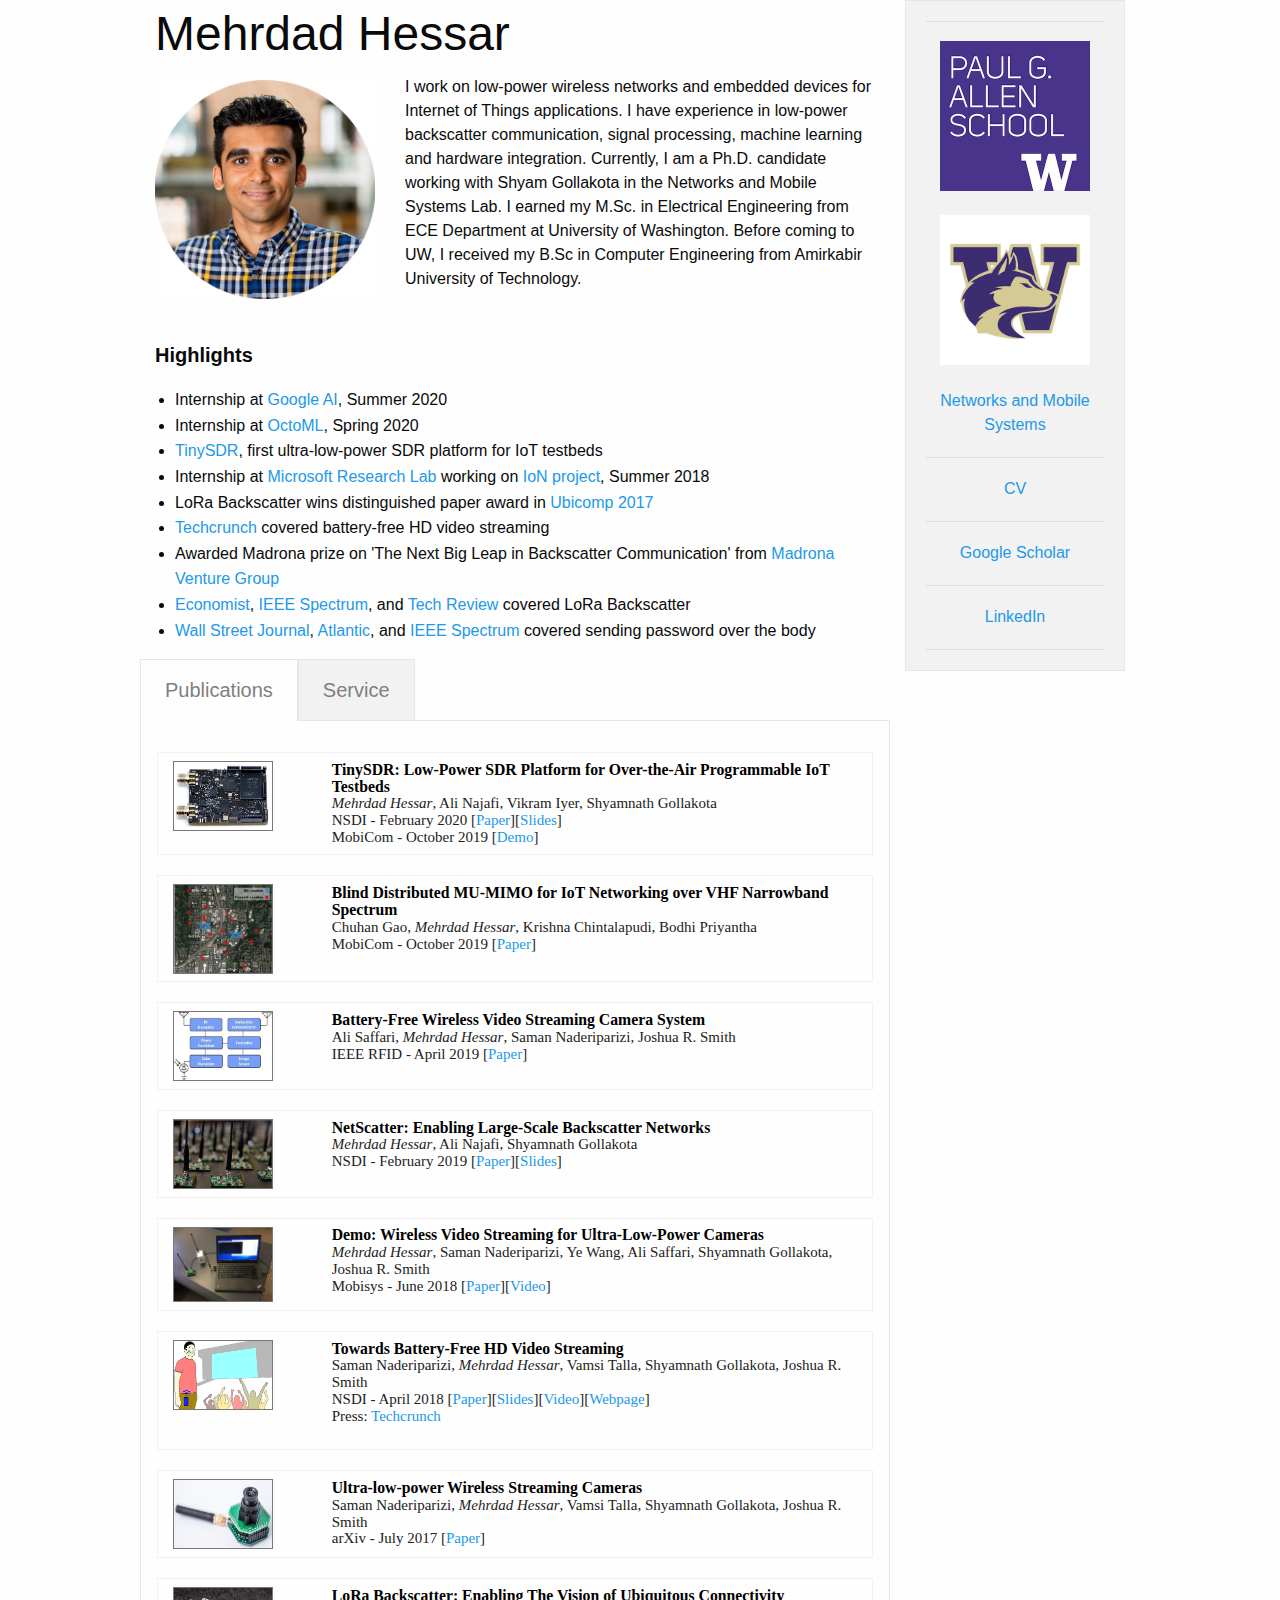
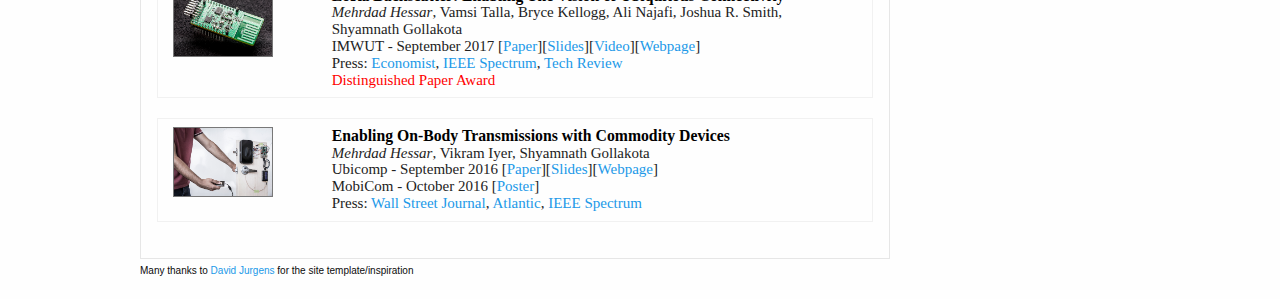
==== index.html @ c7a0ad4c "update" ====
<!DOCTYPE html PUBLIC "-//W3C//DTD HTML 4.01 Transitional//EN" "http://www.w3.org/TR/html4/loose.dtd">
<html>
<head>
	<!-- Global site tag (gtag.js) - Google Analytics -->
	<script async src="https://www.googletagmanager.com/gtag/js?id=UA-84775889-1"></script>
	<script>
	  window.dataLayer = window.dataLayer || [];
	  function gtag(){dataLayer.push(arguments);}
	  gtag('js', new Date());

	  gtag('config', 'UA-84775889-1');
	</script>


	<meta http-equiv="Content-Type" content="text/html; charset=UTF-8">
    <meta http-equiv="x-ua-compatible" content="ie=edge">
    <meta name="author" content="Mehrdad Hessar">
    <meta name="description" content="Mehrdad Hessar's personal website!">
    <meta name="keywords" content="mehrdad hessar, mehrdad, mehrdad uw, washington, hessar uw, tinysdr, SDR, software defined radio, HD camera, low power camera, netscatter">
    <meta name="viewport" content="width=device-width, initial-scale=1.0">
    <title>Mehrdad Hessar</title>
   <!-- <link rel="icon" type="image/png"  href="./style/favicon.ico">-->
    <link rel="stylesheet" href="./foundation.css">
    <link rel="stylesheet" href="./app.css">
    <style>
.redtext {
        color: red;
}
</style>
    <!-- declaration for twitter button -->
    <script async="" src="./analytics.js"></script><script id="twitter-wjs" src="./widgets.js"></script><script>window.twttr = (function(d, s, id) {
      var js, fjs = d.getElementsByTagName(s)[0],
        t = window.twttr || {};
      if (d.getElementById(id)) return t;
      js = d.createElement(s);
      js.id = id;
      js.src = "https://platform.twitter.com/widgets.js";
      fjs.parentNode.insertBefore(js, fjs);

      t._e = [];
      t.ready = function(f) {
        t._e.push(f);
      };

      return t;
    }(document, "script", "twitter-wjs"));</script>
  <meta class="foundation-mq"></head>
  <body data-whatinput="mouse">
    <div class="row">
      <div class="large-9 columns">
        <div class="row">
          <div class="large-9 columns">
            <h1 style="font-weight:200">Mehrdad Hessar</h1>
          </div>
        </div>
        <div class="row">
          <div class="large-4 columns">
            <img src="./photos/photo2_edited.jpg" width="250px" alt="" style="margin-top: 5px; margin-bottom: 40px; width: 250px;">
          </div>
          <div class="large-8 columns">
            <p style="font-size:16px; font-weight:200; line-height: 24px; margin-top: 0px ">
             I work on low-power wireless networks and embedded devices for Internet of Things applications. I have experience in low-power backscatter communication, signal processing, machine learning and hardware integration. Currently, I am a Ph.D. candidate working with Shyam Gollakota in the Networks and Mobile Systems Lab. I earned my M.Sc. in Electrical Engineering from ECE Department at University of Washington. Before coming to UW, I received my B.Sc in Computer Engineering from Amirkabir University of Technology.
            </p>
<!-- <b><span>I am on the academic job market: <a target="_new" href="">CV</a></span></b> -->

            <!--<p style="margin-left: 0px; margin-right: 20px; border: 1px solid #e6e6e6; padding: 10px;">
              I will be joining the <a target="_new" href="https://www.cs.washington.edu/">Paul G. Allen School of Computer Science</a> and the <a target="_new" href="https://ischool.uw.edu/">iSchool</a> at the University of Washington as an assistant faculty member in January 2019. I will be looking for PhD students, so if you're interested please apply to UW and send me an e-mail.
              <span style="color:#e8e3d3; background-color: #4b2e83; font-weight:bold">Go Huskies!</span>
            </p>-->
          </div>
        </div>


		<div class="row">
			<div class="large-12 columns"><p class="lead"><b>Highlights</b></p></div>
		</div>
		<ul>
		<!-- 	<li>Appeared on <a target="_new" href="https://www.sciencefriday.com/segments/can-an-app-fight-opioid-overdoses/">Science Friday</a> to talk about opioid overdose detection</li>
			
			<li> <a target="_new" href="https://www.cnbc.com/2019/01/07/this-cellphone-app-can-detect-an-opioid-overdose-and-save-your-life.html">CNBC</a>, <a target="_new" href="https://www.technologyreview.com/s/612733/opioid-overdoses-could-be-prevented-by-an-app-that-listens-to-breathing/">MIT Technology Review</a>, <a target="_new" href="https://apnews.com/0ddb7da1c98b4281b7e939ad7911671f">Associated Press</a> cover <a target="_new" href="http://stm.sciencemag.org/content/11/474/eaau8914"> opioid overdose detection</a>

			</li><li> <a target="_new" href="http://stm.sciencemag.org/content/11/474/eaau8914">Science Translational Medicine</a> paper on <a target="_new" href="http://secondchance.cs.washington.edu/">opioid overdose detection</a>
			
			</li><li> <a target="_new" href="https://www.soundlifesci.com/">Sound Life Sciences</a> commericalizing our work on <a target="_new" href="http://stm.sciencemag.org/content/11/474/eaau8914">smartphone-based overdose detection</a>

			</li><li><a href="https://www.cnbc.com/2018/12/13/researchers-turning-bumblebees-into-live-drones-calling-it-living-iot.html" target="_new">CNBC</a>, <a href="https://www.nbcnews.com/mach/science/how-tiny-backpacks-are-turning-bees-living-drones-ncna948046" target="_new">NBC news</a>, <a href="https://www.seattletimes.com/seattle-news/backpack-wearing-bumblebees-could-buzz-fields-tell-farmers-how-crops-are-doing/" target="_new">Seattle Times</a> and <a href="https://www.forbes.com/sites/jenniferhicks/2018/12/14/these-researchers-say-this-small-sensor-system-can-ride-on-a-bumblebee/#618b19f57705" target="_new">Forbes</a> cover <a target="_new" href="http://livingiot.cs.washington.edu/">Living IoT</a>
			</li>

			<li> Served as PC member in <a href="https://sigmobile.org/mobicom/2019/committee.php" target="_new">MobiCom 2019</a></li>
            
            <li> Selected to attend <a href="https://risingstars18-eecs.mit.edu/" target="_new">EECS Rising Stars 2018</a> at MIT</li>
            <li> Awarded Marconi Society Paul Baran <a href="http://marconisociety.org/young-scholars/" target="_new">Young Scholar award</a></li>
            <li>Teaching a class on <a href="https://modernmobile.cs.washington.edu/" target="_new">Modern Mobile Systems</a> this fall </li>
            <li> Selected to attend <a href="https://www.heidelberg-laureate-forum.org/event_2018/" target="_new">Heidelberg Laureate Forum 2018</a> in Germany</li>
            <li> Chosen by GeekWire as the <a href="https://www.geekwire.com/2018/rajalakshmi-nandakumar/" target="_new"> Geek of the Week</a></li>
            <li><a href="https://techcrunch.com/2018/10/06/5-apps-and-services-for-productivity-and-wellness/" target="_new">Techcrunch</a> covers SleepScore based on ApneaApp</li>
            <li> ResMed releases <a href="https://www.sleepscore.com/sleepscore-app/" target="_new">SleepScore</a> app based on our active sonar technology </li>  -->
            
            <li>Internship at <a href="https://ai.google/" target="_new">Google AI</a>, Summer 2020</li>
            <li>Internship at <a href="https://octoml.ai/" target="_new">OctoML</a>, Spring 2020</li>
            <li><a href="https://tinysdr.org" target="_new">TinySDR</a>, first ultra-low-power SDR platform for IoT testbeds</li>
            <li>Internship at <a href="https://www.microsoft.com/en-us/research/lab/microsoft-research-redmond/" target="_new">Microsoft Research Lab</a> working on <a href="https://www.microsoft.com/en-us/research/project/ion/" target="_new">IoN project</a>, Summer 2018</li>
            <li>LoRa Backscatter wins distinguished paper award in <a href="https://ubicomp.org/ubicomp2017/" target="_new">Ubicomp 2017</a></li>
            <li>
           		<a href="https://techcrunch.com/2018/04/19/technique-to-beam-hd-video-with-99-percent-less-power-could-sharpen-the-eyes-of-smart-homes/" target="_new">Techcrunch</a> covered battery-free HD video streaming
           	</li>
           	<li>Awarded Madrona prize on 'The Next Big Leap in Backscatter Communication' from <a href="https://www.madrona.com/madrona-awards-madrona-prize-backscatter-team-uw-industrial-affiliates-day/" target="_new">Madrona Venture Group</a>
           	<li>
           		<a href="https://www.economist.com/news/science-and-technology/21728866-long-range-frugal-new-chip-could-be-just-what-smart-city-needs-clever-way" target="_new">Economist</a>, 
            	<a href="https://spectrum.ieee.org/tech-talk/telecom/wireless/lowpower-sensors-use-backscatter-to-transmit-data-several-kilometers" target="_new">IEEE Spectrum</a>,
            	and <a href="https://www.technologyreview.com/the-download/608869/a-new-mobile-chip-beams-data-for-miles-using-almost-no-power/" target="_new">Tech Review</a> covered LoRa Backscatter
           	</li>
            <li>
            	<a href="http://www.wsj.com/articles/can-passwords-be-sent-through-the-human-body-1475851616" target="_new">Wall Street Journal</a>, 
            	<a href="http://www.theatlantic.com/technology/archive/2016/10/how-to-send-a-passcode-through-your-body/503897/" target="_new">Atlantic</a>,
            	and <a href="http://spectrum.ieee.org/tech-talk/telecom/security/sending-passwords-through-your-body-could-be-more-secure-than-over-the-air" target="_new">IEEE Spectrum</a> covered sending password over the body
           	</li>
		</ul>
          
<!-- <div class="row">
            <div class="large-12 columns"><p class="lead"><b>Travel</b></p></div>
          </div>
          <ul>
<li> May 2019 - Marconi Society awards (Palo Alto,CA)</li>
<li> April 2019 - Stanford University, Invited Talk (Stanford, CA)</li>
<li>April 2019 - UCSD, Invited Talk (San Diego, CA)</li>
<li>April 2019 - Microsoft Research, Invited Talk (Redmond, WA)</li>
<li>April 2019 - UMassAmherst, Invited Talk (Amherst,MA)</li>
<li> April 2019 - Carnegie Mellon University, Invited Talk (Pittsburgh,PA)</li>
<li> March 2019 - University of Wisconsin-Madison, Invited Talk (Madison,WI)</li>
<li>March 2019 - University of Michigan, Invited Talk (Ann Harbor,MI)</li>
<li> March 2019 - Princeton University, Invited Talk (Princeton,NJ)</li>
<li>March 2019 - Cornell Tech, Invited Talk (New York,NY)</li>
<li>March 2019 - Cornell University, Invited Talk (Ithaca,NY)</li>
<li>March 2019 - University of California, Berkeley, Invited Talk (Berkeley,CA)</li>
<li>March 2019 - University of North Carolina, Invited Talk (Chapel Hill,NC)</li><li> Feb 2019 - University of Southern California, Invited Talk (Los Angeles,CA)</li>
<li> Oct 2018 - EECS Rising Stars, MIT (Cambridge,MA)</li>
<li> Oct 2018 - MobiCom 2019 PC meeting, UCSD (San Diego,CA)</li>
</ul> -->
<!-- <div class="row">
  <div class="large-12 columns"><p class="lead"><b>Impact Statement</b></p></div>
</div>
<ul>
  <li>ApneaApp was licensed by ResMed, a major player in the sleep health industry. SleepScore app released by ResMed that is based on our technology is used by millions of people to determine sleep quality and staging</li>
<li>Our work on opiod overdose detection by smartphones is being commercialized by a UW startup named Sound Life Sciences Inc.</li>           
<li>FingerIO introduced a novel interaction mechanism for IoT devices and was followed by multiple publications in top conferences. We are currently working with companies to launch our interface in their products</li>
  <li>Our Wi-Fi Gesture recognition technology was licensed by TandemLaunch</li>
</ul> -->

          <!-- <div class="row">
            <div class="large-12 columns"><p class="lead"><b>Awards</b></p></div>
          </div>
          <ul>
            <li>Best Paper award SenSys 2018</li>
            <li>Marconi Society Paul Baran Young Scholar Award</li>
            <li>UW Medicine Judy Su Clinical Research award 2018</li>
            <li>CoMotion Graduate Student Innovator award 2016</li>
            <li>Best Presentation award Microsoft Student summit 2016</li>
            <li>Honorable Mention CHI 2016</li>
            <li>Madrona Venture Group award 'Runner up' for ApneaApp 2015</li>
            <li>Best paper nominee MobiSys 2015</li>
            <li>Best Presentation award SenSys 2014</li>
          </ul>
 -->

          <div class="row tabs-section">
          <div class="row">
            <div class="large-12 columns">
              <ul class="tabs" data-tabs="12vbu4-tabs" id="example-tabs">
                <li class="tabs-title is-active" role="presentation"><a href="./#panel1" aria-selected="true" style="font-size:20px; color:grey" role="tab" aria-controls="panel1" id="panel1-label">Publications</a></li>
  <!--               <li class="tabs-title" role="presentation"><a href="./#panel2" style="font-size:20px; color:grey" role="tab" aria-controls="panel4" aria-selected="false" id="panel4-label">Teaching</a></li> -->
                <li class="tabs-title" role="presentation"><a href="./#panel3" style="font-size:20px; color:grey" role="tab" aria-controls="panel4" aria-selected="false" id="panel4-label">Service</a></li>
                <!-- <li  class="tabs-title" role="presentation"><a href="./#panel2" style="font-size:20px; color:grey" role="tab" aria-controls="panel2" aria-selected="false" id="panel2-label">News</a></li> -->
               <!-- <li class="tabs-title" role="presentation"><a href="./#panel3" style="font-size:20px; color:grey" role="tab" aria-controls="panel3" aria-selected="false" id="panel3-label">Biographical Sketch</a></li>-->
              </ul>
            </div>
            </div>
            <div class="tabs-content" data-tabs-content="example-tabs">
              <div class="tabs-panel is-active" id="panel1" role="tabpanel" aria-hidden="false" aria-labelledby="panel1-label">
                <div class="row">
                  <div class="large-12 columns">

                    <table class="table papers" style="margin-top: 15px;">
                      <tbody><tr>
                        <td width="100px">
                          <div class="large-1 columns">
                          <img class="paperimage" alt="TinySDR" src="./images/tinysdr.jpg">
                        </div>
                        </td>
                        <td style="font-weight:370; font-family:Helvetica Neue; font-size:15px">
                          <div class="large-12 columns">
                            <a target="_new" href="https://www.usenix.org/system/files/nsdi20-paper-hessar.pdf" class="papertitle">TinySDR: Low-Power SDR Platform for Over-the-Air Programmable IoT Testbeds</a><br>
                            <i>Mehrdad Hessar</i>, Ali Najafi, Vikram Iyer, Shyamnath Gollakota<br>
                            NSDI - February 2020
                            [<a target="_new" href="./files/tinysdr.pdf">Paper</a>][<a target="_new" href="./files/nsdi2020_tinysdr.pptx">Slides</a>]<br>
                            MobiCom - October 2019
                            [<a target="_new" href="https://dl.acm.org/citation.cfm?id=3343373">Demo</a>]
                            <!--<span class="redtext">Coming soon</span><br>-->
                         <!--    -->
                        </div>
                        </td>
                      </tr>
                    </tbody></table>
					
					<table class="table papers" style="margin-top: 15px;">
                      <tbody><tr>
                        <td width="100px">
                          <div class="large-1 columns">
                          <img class="paperimage" alt="MURS" src="./images/murs.png">
                        </div>
                        </td>
                        <td style="font-weight:370; font-family:Helvetica Neue; font-size:15px">
                          <div class="large-12 columns">
                            <a target="_new" href="https://dl.acm.org/citation.cfm?id=3345427" class="papertitle">Blind Distributed MU-MIMO for IoT Networking over VHF Narrowband Spectrum</a><br>
                            Chuhan Gao, <i>Mehrdad Hessar</i>, Krishna Chintalapudi, Bodhi Priyantha<br>
                            MobiCom - October 2019
                            [<a target="_new" href="./files/murs_mobiCom2019.pdf">Paper</a>]
                            <!--<span class="redtext">Coming soon</span><br>-->
                         <!--    -->
                        </div>
                        </td>
                      </tr>
                    </tbody></table>
					
                    <table class="table papers" style="margin-top: 15px;">
                      <tbody><tr>
                        <td width="100px">
                          <div class="large-1 columns">
                          <img class="paperimage" alt="" src="./images/rfid2019.jpg">
                        </div>
                        </td>
                        <td style="font-weight:370; font-family:Helvetica Neue; font-size:15px">
                          <div class="large-12 columns">
                            <a target="_new" href="https://ieeexplore.ieee.org/abstract/document/8719264" class="papertitle">Battery-Free Wireless Video Streaming Camera System</a><br>
                            Ali Saffari, <i>Mehrdad Hessar</i>, Saman Naderiparizi, Joshua R. Smith<br>
                            IEEE RFID - April 2019
                            [<a target="_new" href="./files/camera_rfid_2019.pdf">Paper</a>]
                            <!--<span class="redtext">Coming soon</span><br>-->
                         <!--    -->
                        </div>
                        </td>
                      </tr>
                    </tbody></table>

                  <!--  <h5>2018</h5> -->
                    <table class="table papers" style="margin-top: 15px;">
                      <tbody><tr>
                        <td width="100px">
                          <div class="large-1 columns">
                          <img class="paperimage" alt="" src="./images/netscatter.png">
                        </div>
                        </td>
                        <td style="font-weight:370; font-family:Helvetica Neue; font-size:15px">
                          <div class="large-12 columns">
                            <a target="_new" href="https://www.usenix.org/system/files/nsdi19-hessar.pdf" class="papertitle">NetScatter: Enabling Large-Scale Backscatter Networks</a><br>
                           <i>Mehrdad Hessar</i>, Ali Najafi, Shyamnath Gollakota<br>
                            NSDI - February 2019
                           [<a target="_new" href="./files/netscatter.pdf">Paper</a>][<a target="_new" href="./files/nsdi2019_netscatter.pptx">Slides</a>]
                        </div>
                        </td>
                      </tr>
                    </tbody></table>


                      <table class="table papers" style="margin-top: 15px;">
                      <tbody><tr>
                        <td width="100px">
                          <div class="large-1 columns">
                          <img class="paperimage" alt="" src="./images/camera_demo.jpg">
                        </div>
                        </td>
                        <td style="font-weight:370; font-family:Helvetica Neue; font-size:15px">
                          <div class="large-12 columns">
                            <a target="_new" href="https://dl.acm.org/citation.cfm?id=3210240.3211109" class="papertitle">Demo: Wireless Video Streaming for Ultra-Low-Power Cameras</a><br>
                            <i>Mehrdad Hessar</i>, Saman Naderiparizi, Ye Wang, Ali Saffari, Shyamnath Gollakota, Joshua R. Smith<br>
                            Mobisys - June 2018
                            [<a target="_new" href="./files/cameraDemo.pdf">Paper</a>][<a target="_new" href="https://youtu.be/n7rwpkB3DBQ">Video</a>]
                        </div>
                        </td>
                      </tr>
                    </tbody></table>

                      <table class="table papers" style="margin-top: 15px;">
                      <tbody><tr>
                        <td width="100px">
                          <div class="large-1 columns">
                          <img class="paperimage" alt="" src="./images/hdcamera.png">
                        </div>
                        </td>
                        <td style="font-weight:370; font-family:Helvetica Neue; font-size:15px">
                          <div class="large-12 columns">
                            <a target="_new" href="https://www.usenix.org/system/files/conference/nsdi18/nsdi18-naderiparizi.pdf" class="papertitle">Towards Battery-Free HD Video Streaming</a>
                            <br>
                            Saman Naderiparizi, <i>Mehrdad Hessar</i>, Vamsi Talla, Shyamnath Gollakota, Joshua R. Smith
                            <br>
                            NSDI - April 2018
                            [<a target="_new" href="./files/hdcamera.pdf">Paper</a>][<a target="_new" href="./files/nsdi2018_hdcamera_final.pptx">Slides</a>][<a target="_new" href="https://youtu.be/0H9MHixUVko">Video</a>][<a target="_new" href="http://batteryfreevideo.cs.washington.edu/">Webpage</a>]
                            <br>
                            Press:
                            <a target="_new" href="https://techcrunch.com/2018/04/19/technique-to-beam-hd-video-with-99-percent-less-power-could-sharpen-the-eyes-of-smart-homes/">Techcrunch</a>
                            </p>       
                        </td>
                      </tr>
                    </tbody></table>

                      <table class="table papers" style="margin-top: 15px;">
                      <tbody><tr>
                        <td width="100px">
                          <div class="large-1 columns">
                          <img class="paperimage" alt="" src="./images/lowPowerCamera.jpg">
                        </div>
                        </td>
                        <td style="font-weight:370; font-family:Helvetica Neue; font-size:15px">
                          <div class="large-12 columns">
                            <a target="_new" href="https://arxiv.org/pdf/1707.08718.pdf" class="papertitle">Ultra-low-power Wireless Streaming Cameras</a><br>
                            Saman Naderiparizi, <i>Mehrdad Hessar</i>, Vamsi Talla, Shyamnath Gollakota, Joshua R. Smith<br>
                            arXiv - July 2017
                            [<a target="_new" href="https://arxiv.org/pdf/1707.08718.pdf">Paper</a>]
                        </div>
                        </td>
                      </tr>
                    </tbody></table> 


                      <table class="table papers" style="margin-top: 15px;">
                      <tbody><tr>
                        <td width="100px">
                          <div class="large-1 columns">
                          <img class="paperimage" alt="" src="./images/lorabackscatter.png">
                        </div>
                        </td>
                        <td style="font-weight:370; font-family:Helvetica Neue; font-size:15px">
                          <div class="large-12 columns">
                            <a target="_new" href="https://dl.acm.org/citation.cfm?id=3130970" class="papertitle">LoRa Backscatter: Enabling The Vision of Ubiquitous Connectivity</a><br>
                            <i>Mehrdad Hessar</i>, Vamsi Talla, Bryce Kellogg, Ali Najafi, Joshua R. Smith, Shyamnath Gollakota<br>
                            IMWUT - September 2017
                            [<a target="_new" href="./files/lorabackscatter.pdf">Paper</a>][<a target="_new" href="./files/ubicomp2017_lorabackscatter_final.pptx">Slides</a>][<a target="_new" href="https://youtu.be/Y6w4AJbRJcA">Video</a>][<a target="_new" href="http://longrange.cs.washington.edu/">Webpage</a>]
                            <br>
                            Press:
                            <a target="_new" href="https://www.economist.com/news/science-and-technology/21728866-long-range-frugal-new-chip-could-be-just-what-smart-city-needs-clever-way">Economist</a>,
                            <a target="_new" href="https://spectrum.ieee.org/tech-talk/telecom/wireless/lowpower-sensors-use-backscatter-to-transmit-data-several-kilometers">IEEE Spectrum</a>,
                            <a target="_new" href="https://www.technologyreview.com/the-download/608869/a-new-mobile-chip-beams-data-for-miles-using-almost-no-power/">Tech Review</a> 
                            <br>
                            <span class="redtext">Distinguished Paper Award</span>
                        </div>
                        </td>
                      </tr>
                    </tbody></table> 

                    <table class="table papers" style="margin-top: 15px;">
                      <tbody><tr>
                        <td width="100px">
                          <div class="large-1 columns">
                          <img class="paperimage" alt="" src="./images/onbody.jpg">
                        </div>
                        </td>
                        <td style="font-weight:370; font-family:Helvetica Neue; font-size:15px">
                          <div class="large-12 columns">
                            <a target="_new" href="https://dl.acm.org/citation.cfm?id=2971682" class="papertitle">Enabling On-Body Transmissions with Commodity Devices</a><br>
                            <i>Mehrdad Hessar</i>, Vikram Iyer, Shyamnath Gollakota<br>
                            Ubicomp - September 2016
                            [<a target="_new" href="./files/bodycomm.pdf">Paper</a>][<a target="_new" href="./files/ubicomp2016_onbody_final.pptx">Slides</a>][<a target="_new" href="http://onbody.cs.washington.edu/">Webpage</a>]<br>
                            MobiCom - October 2016 [<a target="_new" href="./files/onbody_poster.pdf">Poster</a>]
                            <br>
                            Press:
                            <a target="_new" href="http://www.wsj.com/articles/can-passwords-be-sent-through-the-human-body-1475851616">Wall Street Journal</a>,
                            <a target="_new" href="http://www.theatlantic.com/technology/archive/2016/10/how-to-send-a-passcode-through-your-body/503897/">Atlantic</a>,
                            <a target="_new" href="http://spectrum.ieee.org/tech-talk/telecom/security/sending-passwords-through-your-body-could-be-more-secure-than-over-the-air">IEEE Spectrum</a>
 
                        </div>
                        </td>
                      </tr>
                    </tbody></table> 
                  </div>
              </div>
              </div>
            </div>
            <!-- END OF PUBLICATIONS -->
            
<!-- START PANEL 2 TEACHING -->
<!--           <div class="tabs-content" data-tabs-content="example-tabs">
           <div class="tabs-panel" id="panel2" role="tabpanel" aria-hidden="true" aria-labelledby="panel4-label">
            <div class="row">
             <div class="large-12 columns">
              <h5>TA</h5>
                <ul>
                <li>CSE461: Introduction to Computer Communication Networks - <a target="_new" href="https://courses.cs.washington.edu/courses/cse461/18sp/index.shtml">Spring 2018</a></li>
              </ul>
             </div>       
            </div>       
           </div>       
          </div>   -->

<!-- END PANEL 2 TEACHING -->
<!-- START PANEL  SERVICE -->
          <div class="tabs-content" data-tabs-content="example-tabs">
           <div class="tabs-panel" id="panel3" role="tabpanel" aria-hidden="true" aria-labelledby="panel4-label">
            <div class="row">
             <div class="large-12 columns">
              <h5>Teaching Assistant</h5>
                <li>CSE461: Introduction to Computer Communication Networks - <a target="_new" href="https://courses.cs.washington.edu/courses/cse461/18sp/index.shtml">Spring 2018</a></li>

              <br>
              <h5>Undergrad Students</h5>
                <!-- <li> -->
                <li><a target="_new" href="https://www.davidliu.cc">David Liu</a>, TinySDR demo, 2019</li>
                <li><a target="_new" href="https://www.linkedin.com/in/darin-chin">Darin Chin</a>, Onbody communicaiton demo, 2016</li>
                <!-- </li> -->

              <br>
              <h5>Program Committee</h5>
                <li>ACM S3 Workshop <a target="_new" href="https://s32019.blogs.rice.edu/">2019</a>, in conjunction with <a target="_new" href="https://sigmobile.org/mobicom/2019/">MobiCom 2019</a></li>
                <li>International Conference on Ambient Computing, Applications, Services and Technologies (AMBIENT) - <a target="_new" href="https://www.iaria.org/conferences2017/AMBIENT17.html">2017</a>, <a target="_new" href="https://www.iaria.org/conferences2018/AMBIENT18.html">2018</a>, <a target="_new" href="https://www.iaria.org/conferences2019/AMBIENT19.html">2019</a></li>

                <li>International Conference on Sensor Technologies and Applications (SENSORCOMM) - <a target="_new" href="https://www.iaria.org/conferences2018/SENSORCOMM18.html">2018</a></li>

                <br>
                <h5>Reviewer</h5>
                  <li>External Reviewer, MobiCom 2019</li>
                  <li>IEEE Transaction on Wireless Communication</li>
              <!-- <h5>Reviewer</h5> -->
              </ul>
             </div>       
            </div>       
           </div>       
          </div>  

<!-- END PANEL SERVICE -->
          </div>       
        </div>
      <div class="large-3 columns">
        <div class="panel">
          <hr>
          <p>
            <div class="text-center">
              <a target="_new" href="https://www.cs.washington.edu/"><img src="./images/paul.jpg" style="width:150px; height:150px; align:middle" title="Paul G. Allen School" alt="Paul G. Allen School of Computer Science and Engineering"></a>
            </div>

            <br>

            <div class="text-center">
              <a target="_new" href="http://uw.edu/"><img src="./images/UW-Logo.png" style="width:150px; height:150px; align:middle" title="University of Washington" alt="University of Washington"></a>
            </div>
            <!-- </td> -->
            <br>
            <center><a target="_new" href="http://netlab.cs.washington.edu/">Networks and Mobile Systems</a></center>
          </p>
          <p>
<!--             <script language="JavaScript">
              var username = "mehrdadh";
              var hostname = "uw.edu";
              var linktext = username + "@" + hostname ;
              // document.write("<a class=\"colorLink\"  target=\"_new\" href='" + "mail" + "to:" + username + "@" + hostname + "'>" + linktext + "</a></br>");
            </script><a class="colorLink" target="_new" href="mailto:mehrdadh@uw.edu">mehrdadh@uw.edu</a><br> -->
          </p>
<!--           <p>
            Seattle WA 98115<br>
          </p> -->
	<hr>
	<center><a target="_new" href="./files/mehrdad_hessar_cv.pdf">CV</a></center>
  <hr>
  <center><a target="_new" href="https://scholar.google.com/citations?user=hyZHoZoAAAAJ&hl=en&oi=ao">Google Scholar</a></center>
  <hr>
  <center><a target="_new" href="https://www.linkedin.com/in/mehrdadh/">LinkedIn</a></center>
         <!-- <hr>          
          <p>
            <a target="_new" href="https://twitter.com/timalthoff" class="twitter-follow-button" data-show-count="false">Follow @timalthoff</a><script async src="//platform.twitter.com/widgets.js" charset="utf-8"></script><br>
            <a target="_new" href="./docs/CV_Tim_Althoff.pdf">CV</a><br>
            <a target="_new" href="https://scholar.google.com/citations?user=yc4nBNgAAAAJ&amp;hl=en">Google Scholar</a><br>
            <a target="_new" href="http://www.linkedin.com/in/timalthoff">linkedin</a>
          </p> -->
          <hr>
        </div>
      </div> 
    </div>
    <div class="row">
      <p style="font-size:10px">Many thanks to <a target="_new" href="http://cs.stanford.edu/~jurgens">David Jurgens</a> for the site template/inspiration</p>
    </div>

    <script src="./jquery.js"></script>
    <script src="./what-input.js"></script>
    <script src="./foundation.min.js"></script>
    <script src="./app.js"></script>

    <script type="text/javascript" src="./main.js"></script>

          

<iframe scrolling="no" frameborder="0" allowtransparency="true" src="./widget_iframe.2e9f365dae390394eb8d923cba8c5b11.html" title="Twitter settings iframe" style="display: none;"></iframe></body></html>
---- app.css ----
.paperimage {
    border: 1px solid #787878;
    min-width: 100px;
    max-width: 100px;
    min-height: 70px;
    max-height: 100px;
    margin-right: 20px;
}

a:hover, a:focus {
  text-decoration: underline;
}


hr {
  border: solid #dddddd;
  border-width: 1px 0 0;
  clear: both;
  margin: 1.25em 0 1.1875em;
  height: 0;
}

.papertitle {
  color:black;
  font-weight:500;
  font-size:105%;
  font-weight: bold;
}
.side-nav {
  position: fixed;
}

.row {
  max-width:1000px;
}

.papers td {
    vertical-align: top;
    padding-left: 0px;
    margin-bottom: -10px;
}

.papers table {
    margin-bottom: -10px;
}

.panel {
  /*background: #fefefe;*/
  border-color: #e6e6e6;
}

p {
    font-size:16px;
    font-weight:300;
    line-height: 24px;
    font-family:Helvetica;
}

.tabs {
  border: none;
  border-bottom: solid 1px #e6e6e6;
}

.tabs-content {
  border: solid 1px #e6e6e6;
  border-top: none;
  border-bottom: none;
}

.tabs-section {
  border-bottom: solid 1px #e6e6e6;
}

.tabs-title {
    border: solid 1px #e6e6e6;
    height: 61px; }
    .tabs-title > a {
      display: block;
      padding: 1.25rem 1.5rem;
      line-height: 1;
      font-size: 0.75rem;
      background: #f2f2f2;
      text-decoration: none;
    }
    .tabs-title > a:focus, .tabs-title > a[aria-selected='true']{
      background: #fefefe;
      border-bottom: solid 1px #fefefe;
    }


td {
    font-weight:300;
}



table {
background: white;
  margin-bottom: 1.25em;
  border: solid 1px #dddddd; }
  table thead,
  table tfoot {
    background: whitesmoke;
    font-weight: bold; }
    table thead tr th,
    table thead tr td,
    table tfoot tr th,
    table tfoot tr td {
      padding: 0.5em 0.625em 0.625em;
      font-size: 0.875em;
      color: #222222;
      text-align: left; }
  table tr th,
  table tr td {
    padding: 0.5625em 0.625em;
    font-size: 0.875em;
    color: #222222; }
  table tr.even, table tr.alt, table tr:nth-of-type(even) {
    background: #f9f9f9; }
  table thead tr th,
  table tfoot tr th,
  table tbody tr td,
  table tr td,
  table tfoot tr td {
    display: table-cell;
    line-height: 1.125em; }

/* Image Thumbnails */
.th {
  line-height: 0;
  display: inline-block;
  border: solid 4px white;
  -webkit-box-shadow: 0 0 0 1px rgba(0, 0, 0, 0.2);
  box-shadow: 0 0 0 1px rgba(0, 0, 0, 0.2);
  -webkit-transition: all 200ms ease-out;
  -moz-transition: all 200ms ease-out;
  transition: all 200ms ease-out; }
  .th:hover, .th:focus {
    -webkit-box-shadow: 0 0 6px 1px rgba(43, 166, 203, 0.5);
    box-shadow: 0 0 6px 1px rgba(43, 166, 203, 0.5); }
  .th.radius {
    -webkit-border-radius: 3px;
    border-radius: 3px; }

a.th {
  display: inline-block;
  max-width: 100%; }
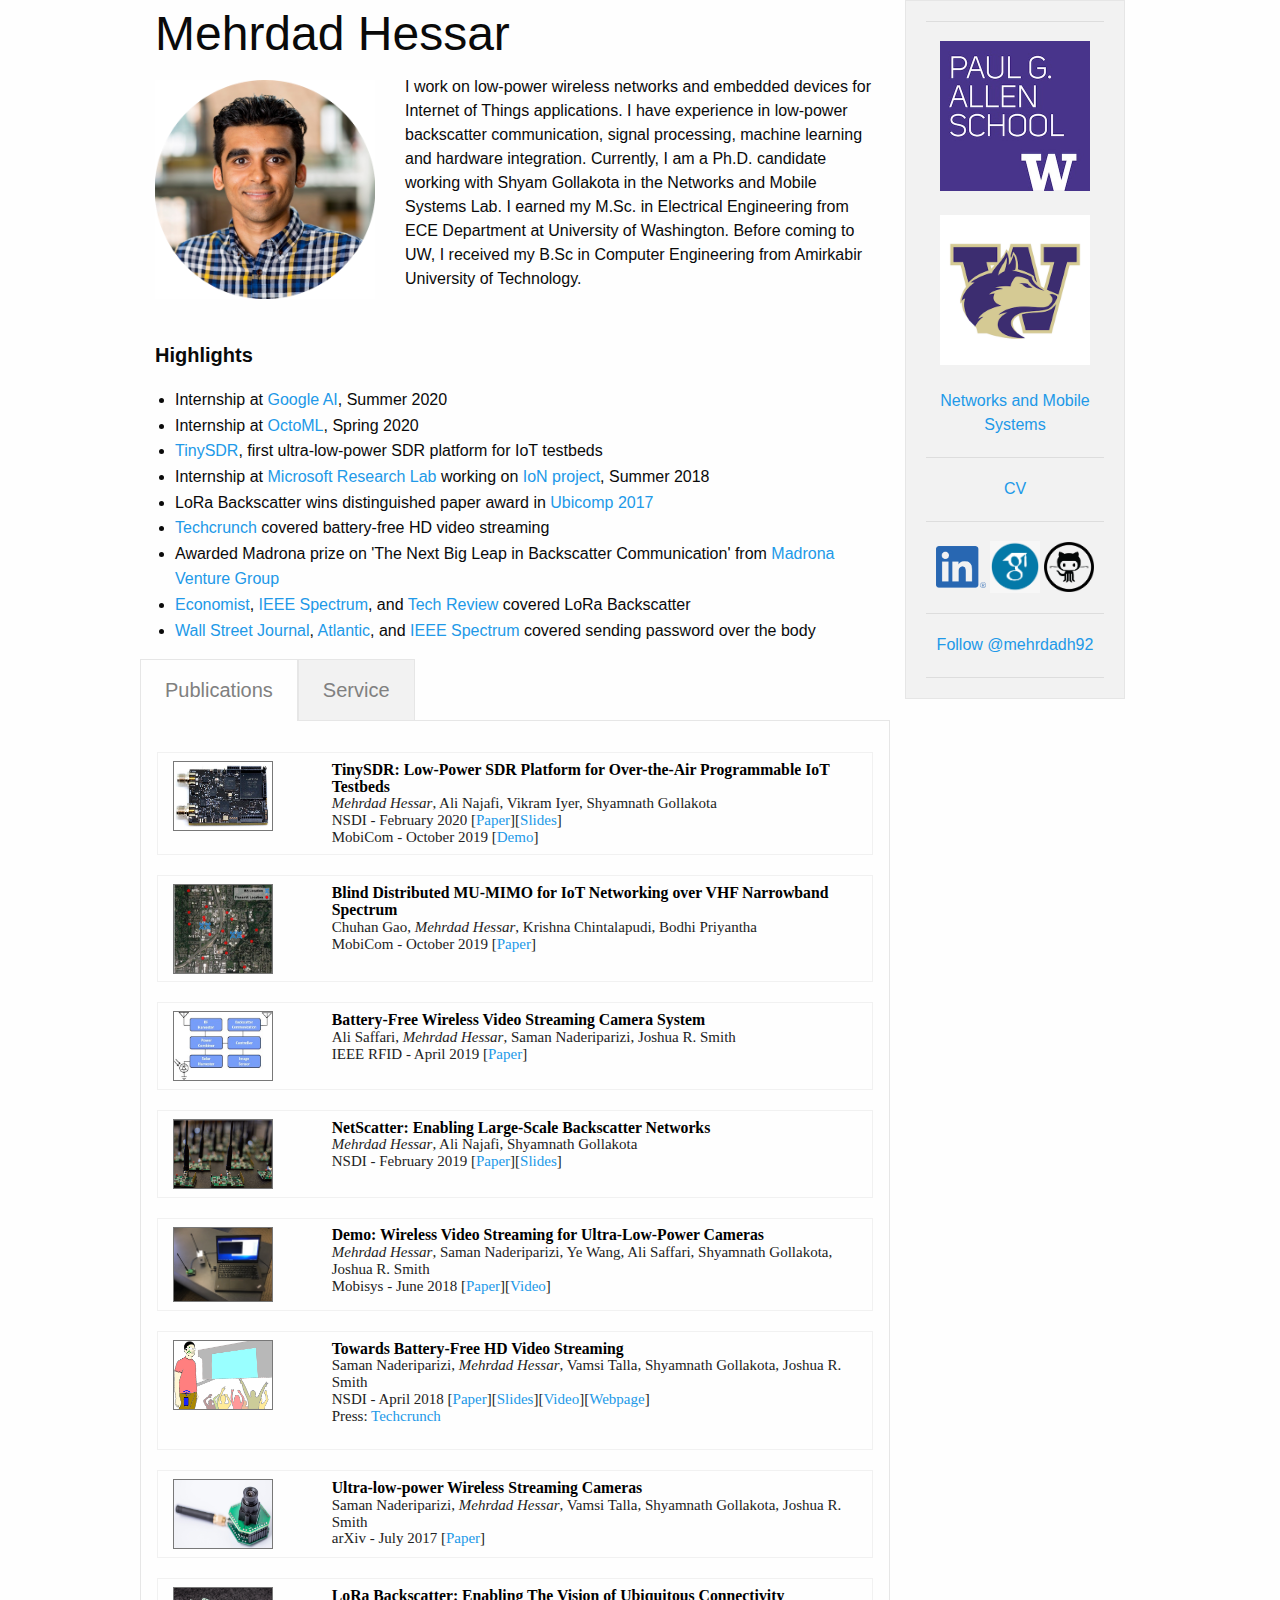
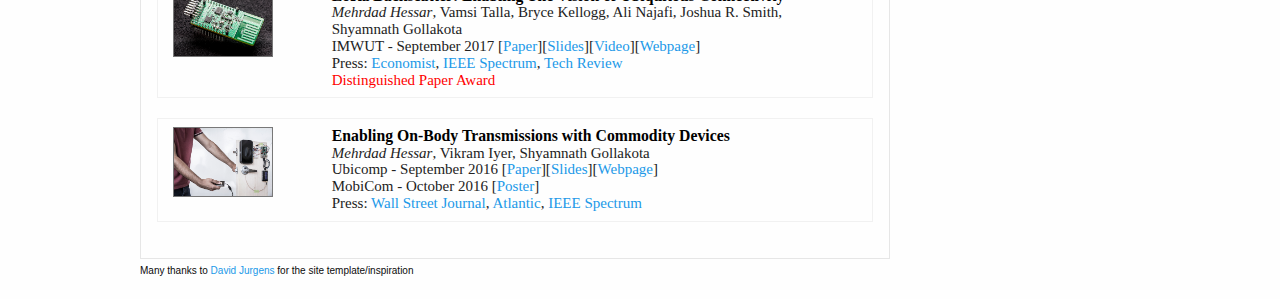
==== commit de128a14: "accounts added" ====
--- a/index.html
+++ b/index.html
@@ -459,9 +459,18 @@
 	<hr>
 	<center><a target="_new" href="./files/mehrdad_hessar_cv.pdf">CV</a></center>
   <hr>
-  <center><a target="_new" href="https://scholar.google.com/citations?user=hyZHoZoAAAAJ&hl=en&oi=ao">Google Scholar</a></center>
+    <center>
+      <a href="https://www.linkedin.com/in/mehrdadh/">
+      <img border="0" alt="LinkedIn" src="./images/linkedin.png" width="50" height="50"></a>
+    <a href="https://scholar.google.com/citations?user=hyZHoZoAAAAJ&hl=en&oi=ao">
+      <img border="0" alt="Google Scholar" src="./images/scholar_1.png" width="50" height="50"></a>
+    <a href="https://github.com/mehrdadh">
+      <img border="0" alt="Github" src="./images/github.png" width="50" height="50"></a>
+    </center>
   <hr>
-  <center><a target="_new" href="https://www.linkedin.com/in/mehrdadh/">LinkedIn</a></center>
+    <center>
+      <a href="https://twitter.com/mehrdadh92?ref_src=twsrc%5Etfw" class="twitter-follow-button" data-show-count="false">Follow @mehrdadh92</a><script async src="https://platform.twitter.com/widgets.js" charset="utf-8"></script>
+    </center>
          <!-- <hr>          
           <p>
             <a target="_new" href="https://twitter.com/timalthoff" class="twitter-follow-button" data-show-count="false">Follow @timalthoff</a><script async src="//platform.twitter.com/widgets.js" charset="utf-8"></script><br>
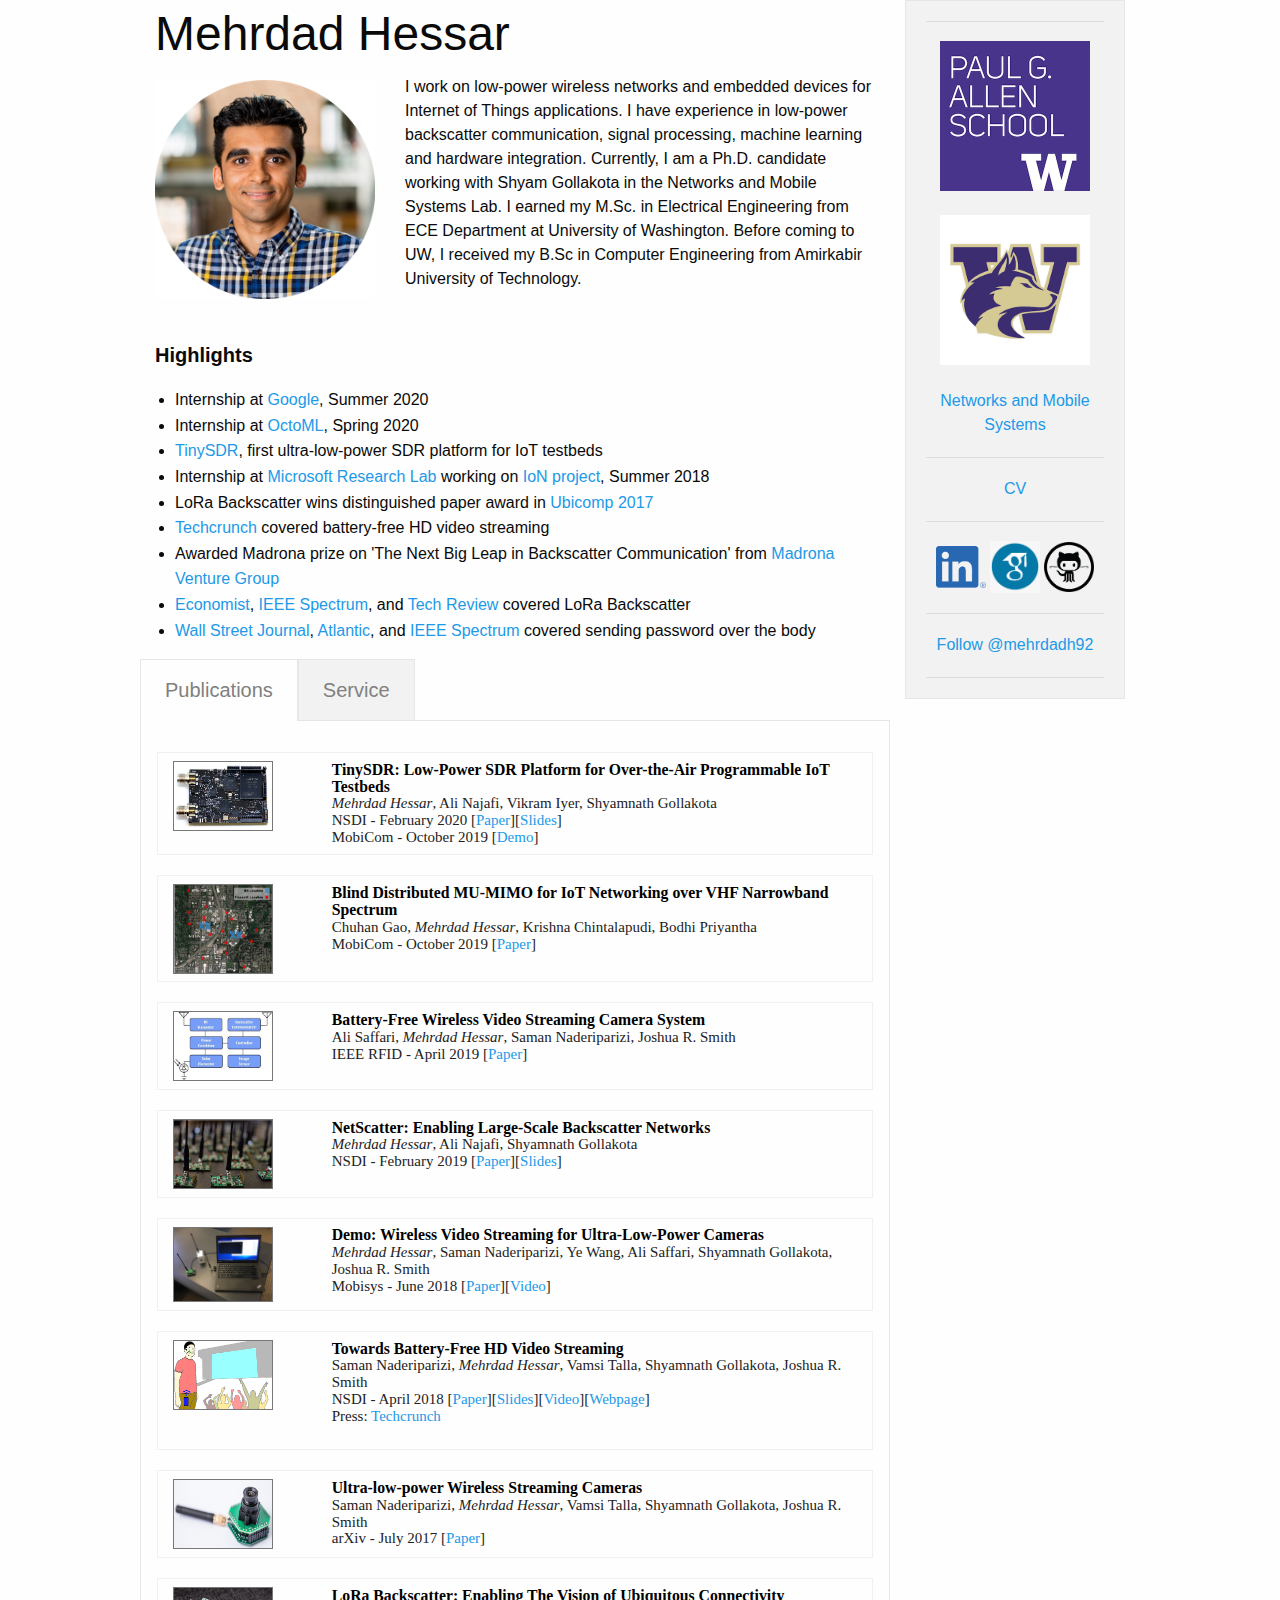
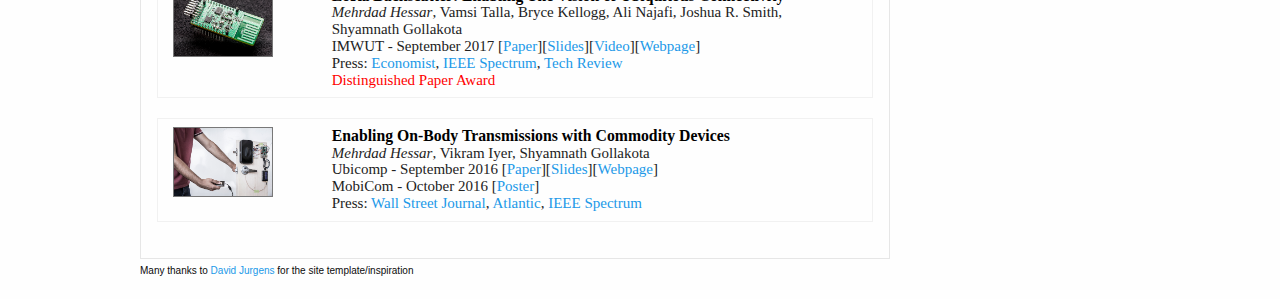
==== commit a790397f: "fix" ====
--- a/index.html
+++ b/index.html
@@ -96,7 +96,7 @@
             <li><a href="https://techcrunch.com/2018/10/06/5-apps-and-services-for-productivity-and-wellness/" target="_new">Techcrunch</a> covers SleepScore based on ApneaApp</li>
             <li> ResMed releases <a href="https://www.sleepscore.com/sleepscore-app/" target="_new">SleepScore</a> app based on our active sonar technology </li>  -->
             
-            <li>Internship at <a href="https://ai.google/" target="_new">Google AI</a>, Summer 2020</li>
+            <li>Internship at <a href="https://ai.google/" target="_new">Google</a>, Summer 2020</li>
             <li>Internship at <a href="https://octoml.ai/" target="_new">OctoML</a>, Spring 2020</li>
             <li><a href="https://tinysdr.org" target="_new">TinySDR</a>, first ultra-low-power SDR platform for IoT testbeds</li>
             <li>Internship at <a href="https://www.microsoft.com/en-us/research/lab/microsoft-research-redmond/" target="_new">Microsoft Research Lab</a> working on <a href="https://www.microsoft.com/en-us/research/project/ion/" target="_new">IoN project</a>, Summer 2018</li>
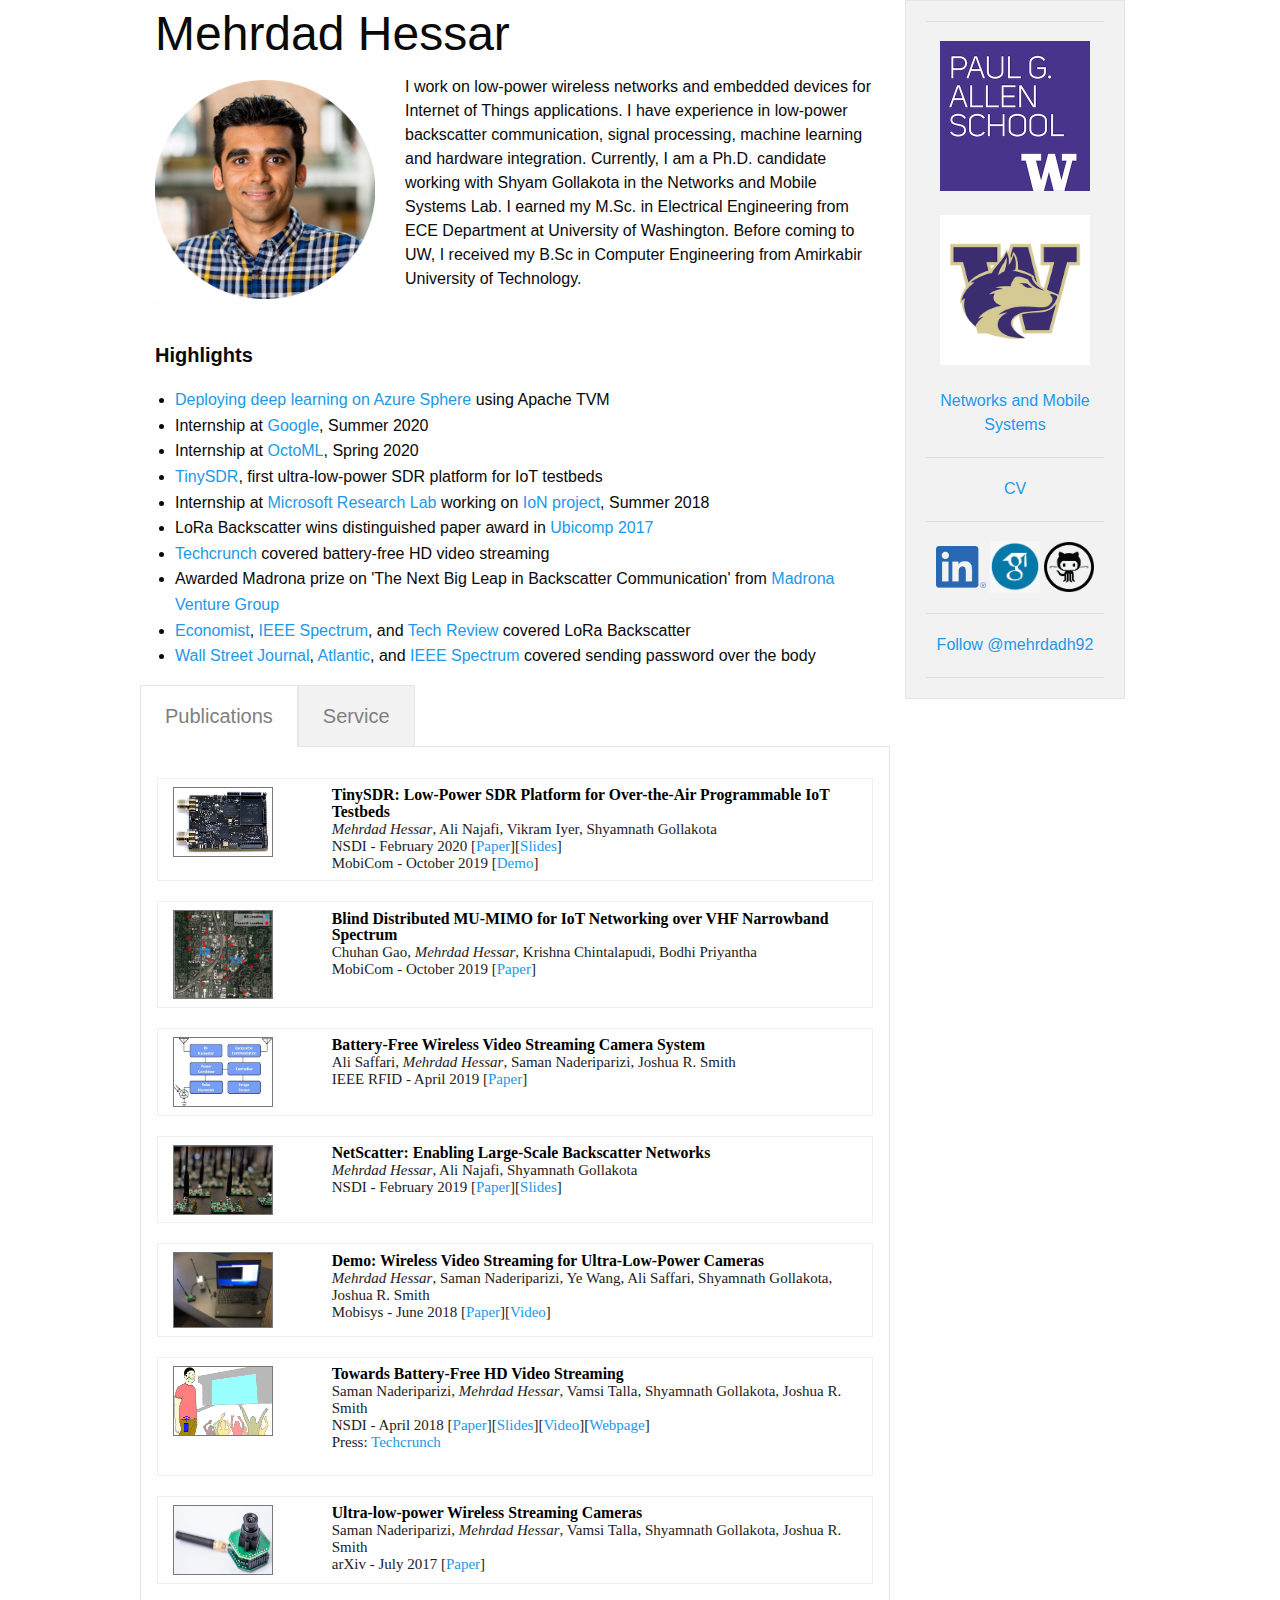
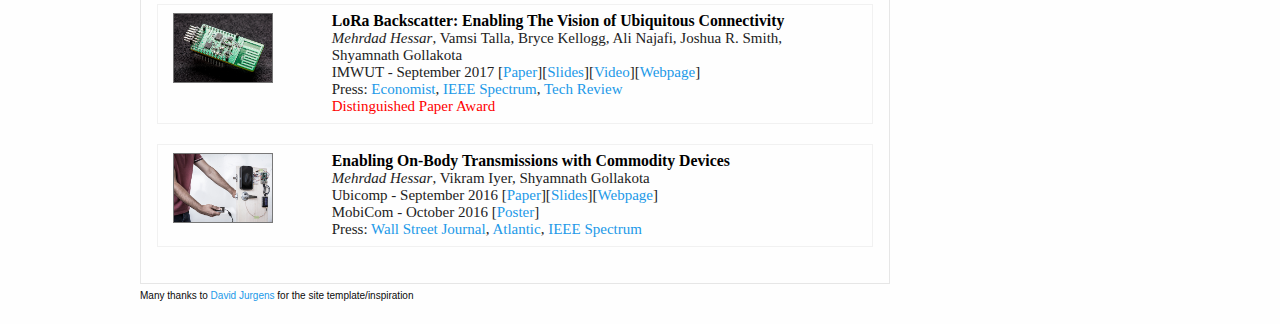
==== commit baedcdae: "news" ====
--- a/index.html
+++ b/index.html
@@ -96,6 +96,7 @@
             <li><a href="https://techcrunch.com/2018/10/06/5-apps-and-services-for-productivity-and-wellness/" target="_new">Techcrunch</a> covers SleepScore based on ApneaApp</li>
             <li> ResMed releases <a href="https://www.sleepscore.com/sleepscore-app/" target="_new">SleepScore</a> app based on our active sonar technology </li>  -->
             
+            <li><a href="https://medium.com/octoml/bringing-tiny-ml-to-the-cloud-connected-iot-with-tvm-2ab800b065b7" target="_new">Deploying deep learning on Azure Sphere</a> using Apache TVM</li>
             <li>Internship at <a href="https://ai.google/" target="_new">Google</a>, Summer 2020</li>
             <li>Internship at <a href="https://octoml.ai/" target="_new">OctoML</a>, Spring 2020</li>
             <li><a href="https://tinysdr.org" target="_new">TinySDR</a>, first ultra-low-power SDR platform for IoT testbeds</li>
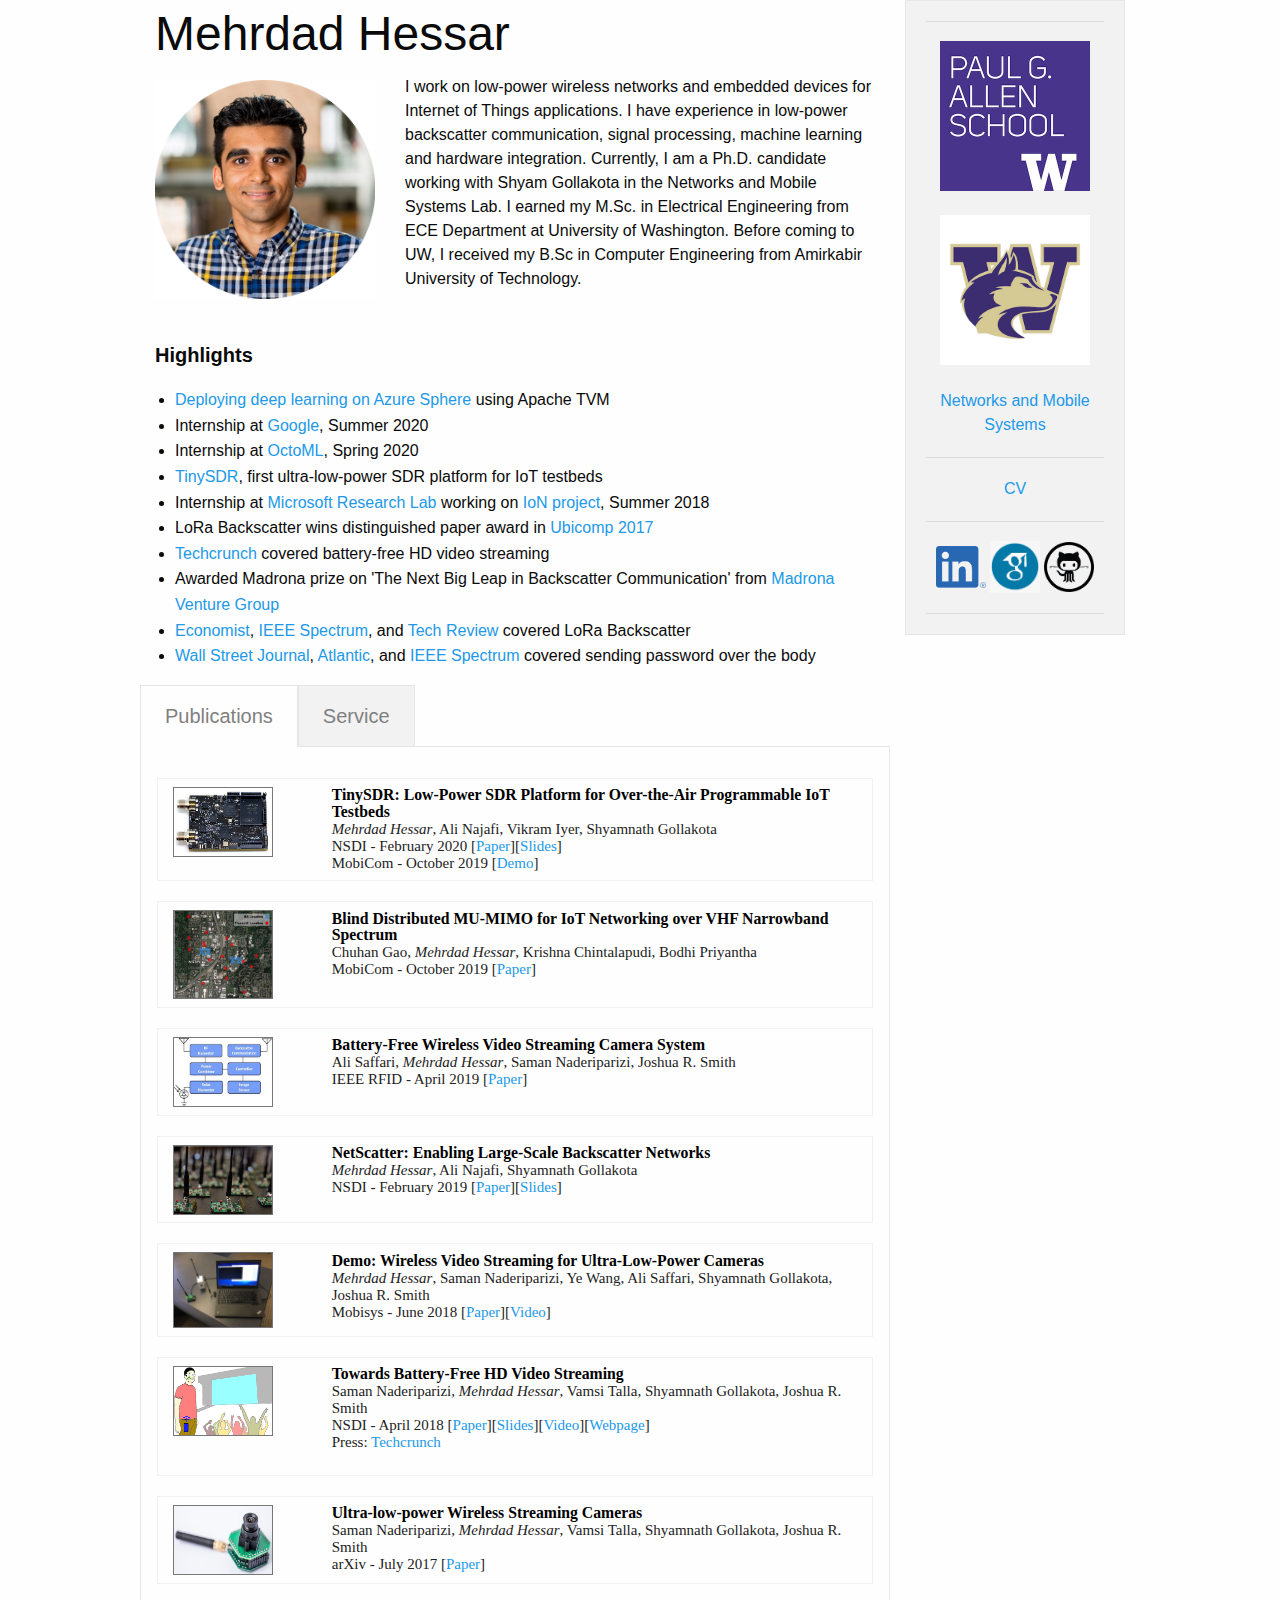
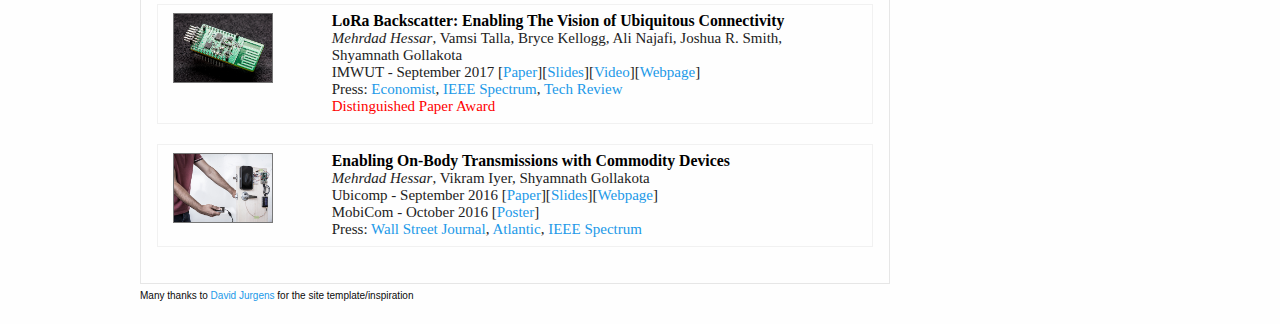
==== commit 074a0b8a: "fix" ====
--- a/index.html
+++ b/index.html
@@ -469,17 +469,10 @@
       <img border="0" alt="Github" src="./images/github.png" width="50" height="50"></a>
     </center>
   <hr>
-    <center>
+<!--     <center>
       <a href="https://twitter.com/mehrdadh92?ref_src=twsrc%5Etfw" class="twitter-follow-button" data-show-count="false">Follow @mehrdadh92</a><script async src="https://platform.twitter.com/widgets.js" charset="utf-8"></script>
-    </center>
-         <!-- <hr>          
-          <p>
-            <a target="_new" href="https://twitter.com/timalthoff" class="twitter-follow-button" data-show-count="false">Follow @timalthoff</a><script async src="//platform.twitter.com/widgets.js" charset="utf-8"></script><br>
-            <a target="_new" href="./docs/CV_Tim_Althoff.pdf">CV</a><br>
-            <a target="_new" href="https://scholar.google.com/citations?user=yc4nBNgAAAAJ&amp;hl=en">Google Scholar</a><br>
-            <a target="_new" href="http://www.linkedin.com/in/timalthoff">linkedin</a>
-          </p> -->
-          <hr>
+    </center> -->
+          <!-- <hr> -->
         </div>
       </div> 
     </div>
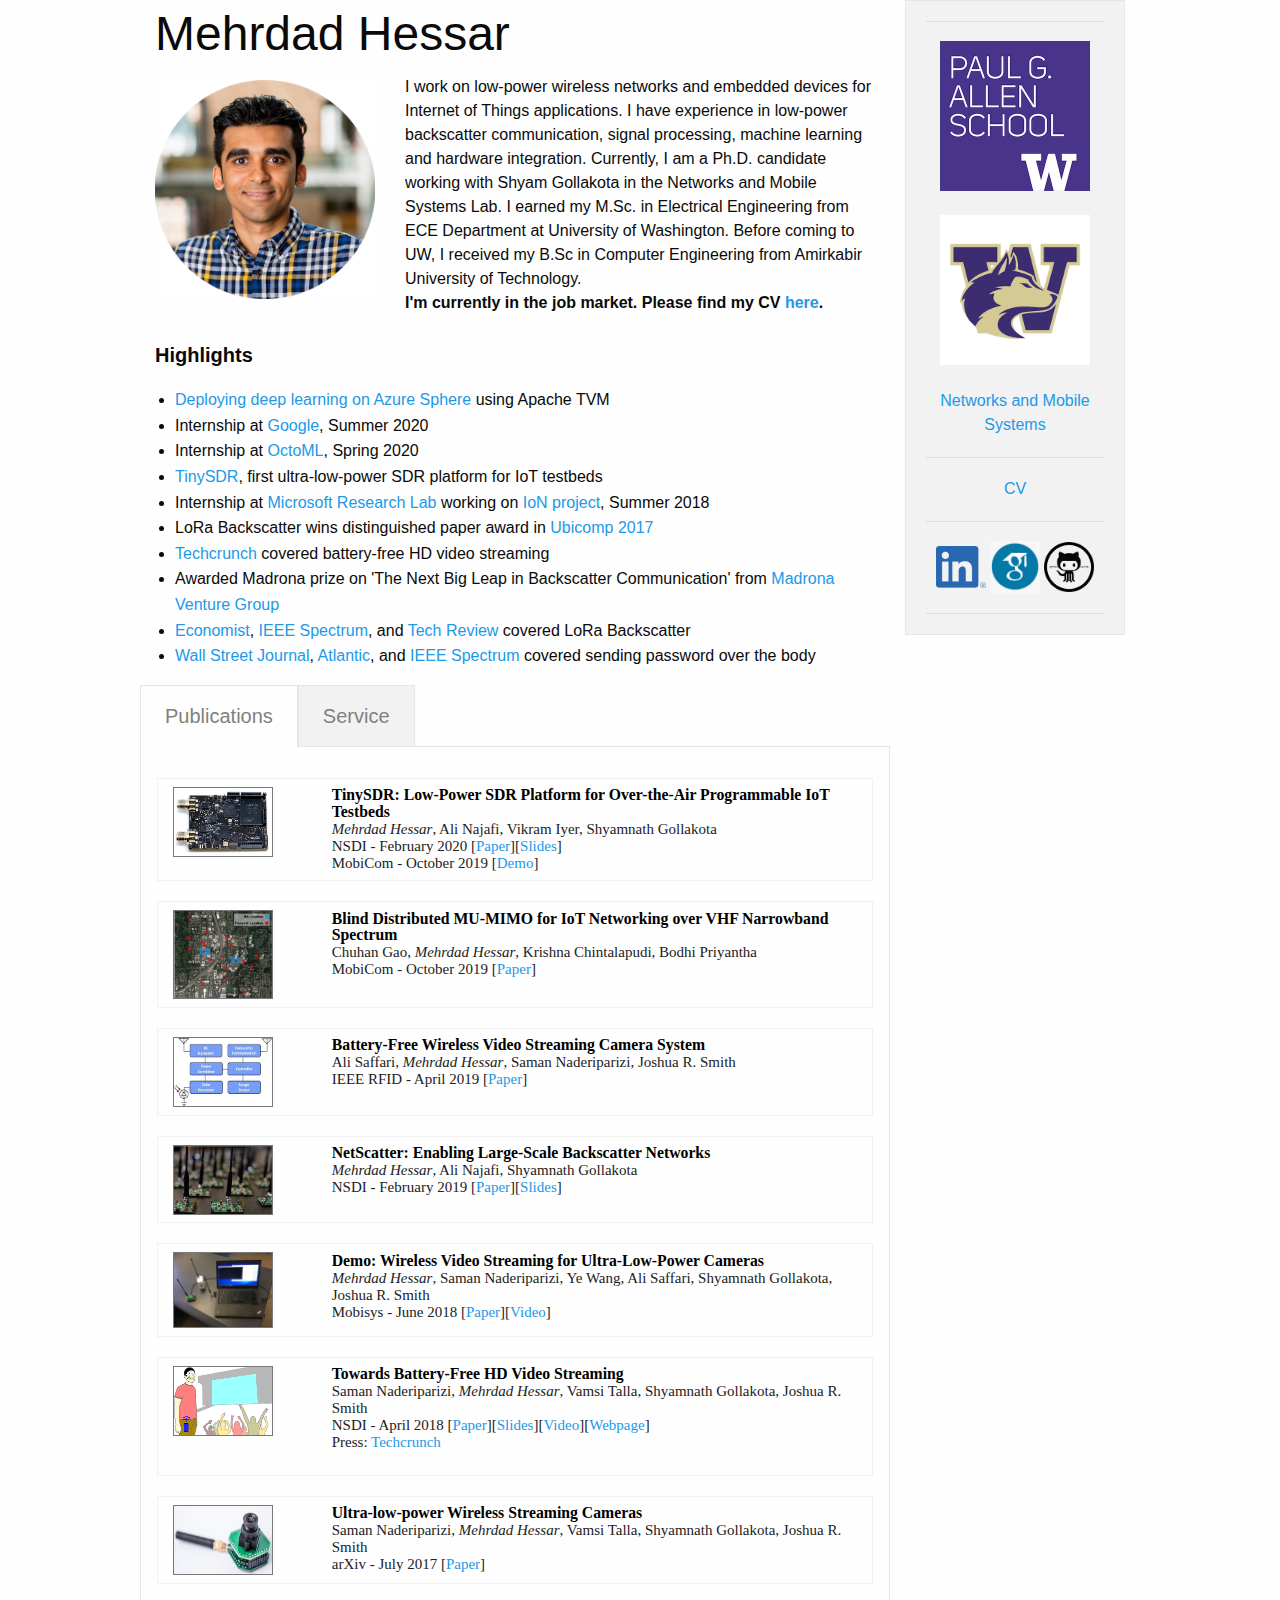
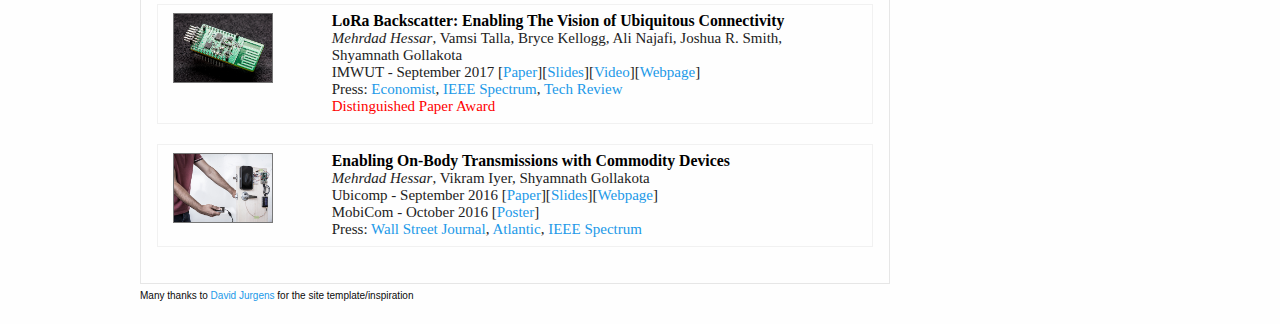
==== commit 36600fb1: "cv" ====
--- a/index.html
+++ b/index.html
@@ -59,7 +59,10 @@
           </div>
           <div class="large-8 columns">
             <p style="font-size:16px; font-weight:200; line-height: 24px; margin-top: 0px ">
-             I work on low-power wireless networks and embedded devices for Internet of Things applications. I have experience in low-power backscatter communication, signal processing, machine learning and hardware integration. Currently, I am a Ph.D. candidate working with Shyam Gollakota in the Networks and Mobile Systems Lab. I earned my M.Sc. in Electrical Engineering from ECE Department at University of Washington. Before coming to UW, I received my B.Sc in Computer Engineering from Amirkabir University of Technology.
+             I work on low-power wireless networks and embedded devices for Internet of Things applications. I have experience in low-power backscatter communication, signal processing, machine learning and hardware integration. Currently, I am a Ph.D. candidate working with Shyam Gollakota in the Networks and Mobile Systems Lab. I earned my M.Sc. in Electrical Engineering from ECE Department at University of Washington. Before coming to UW, I received my B.Sc in Computer Engineering from Amirkabir University of Technology.<br>
+             <b>
+              I'm currently in the job market. Please find my CV <a target="_new" href="./files/mehrdad_hessar_cv.pdf">here</a>.
+            </b>
             </p>
 <!-- <b><span>I am on the academic job market: <a target="_new" href="">CV</a></span></b> -->
 
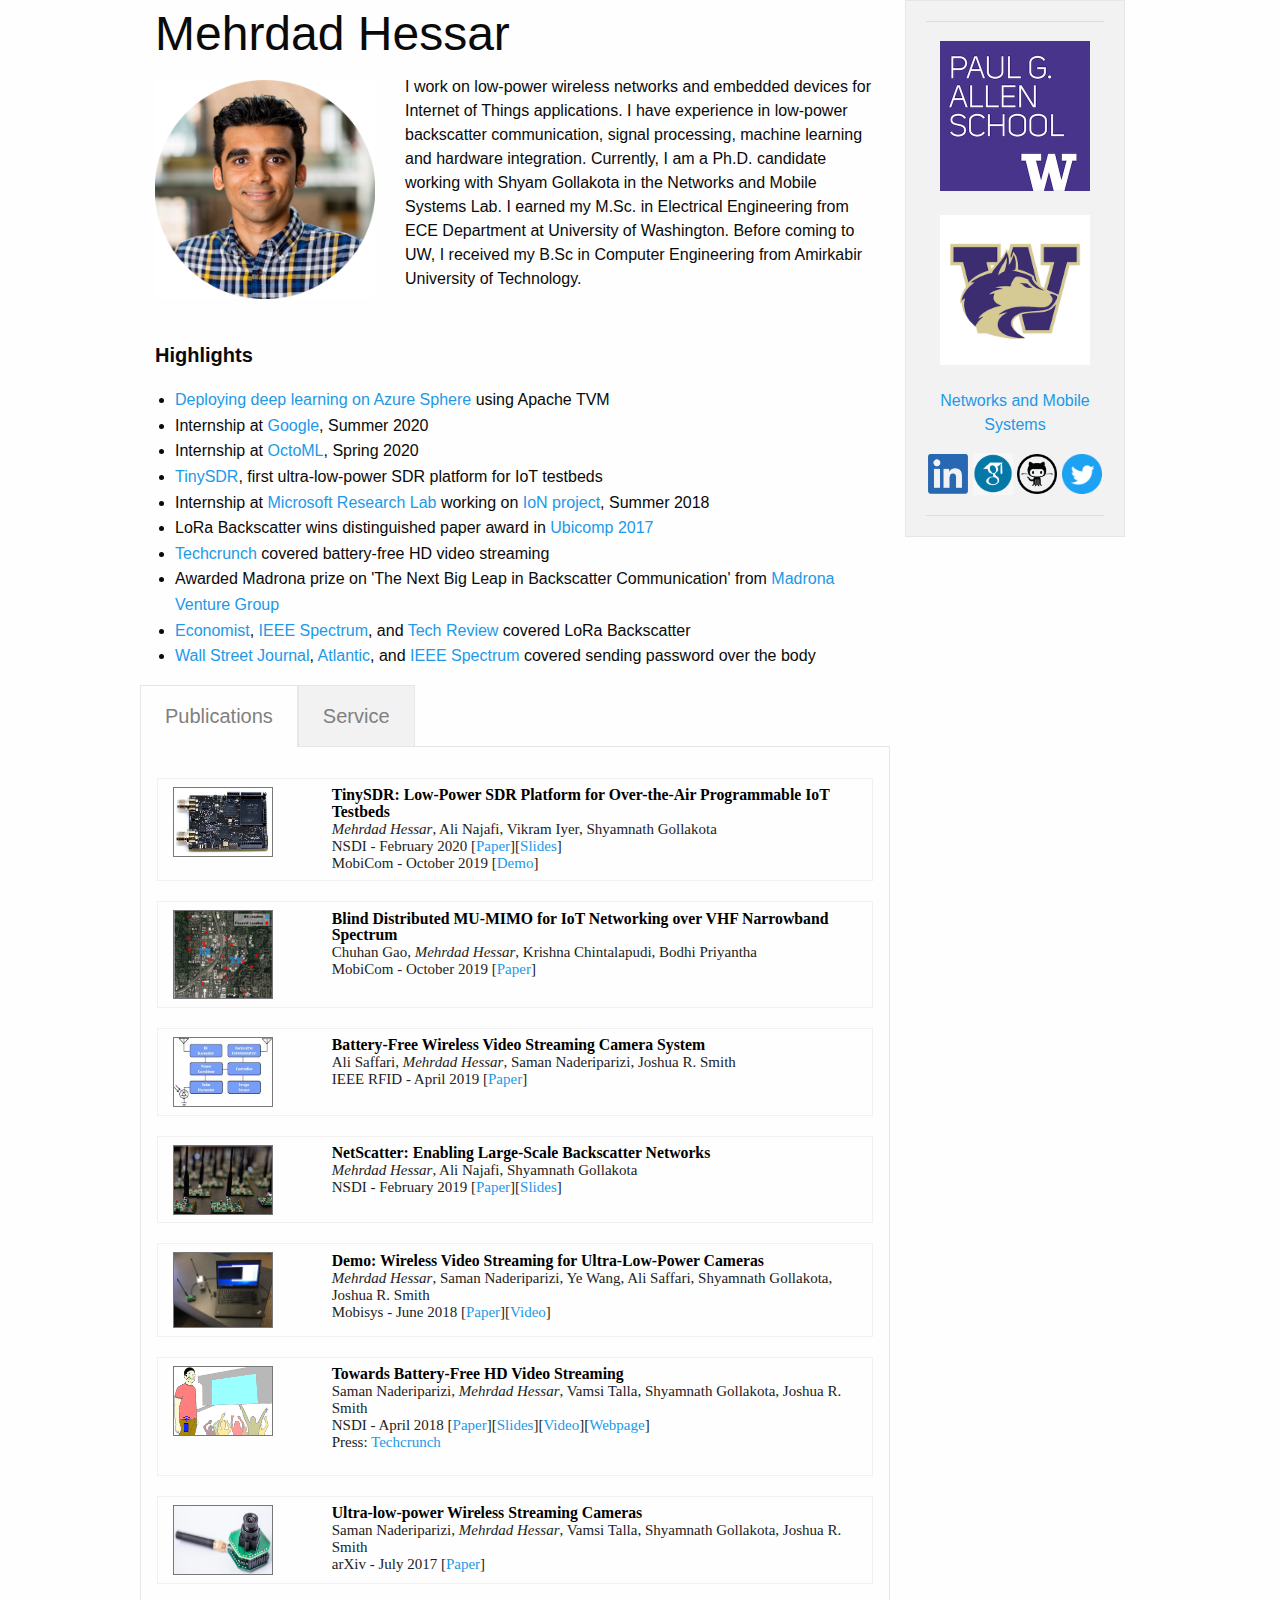
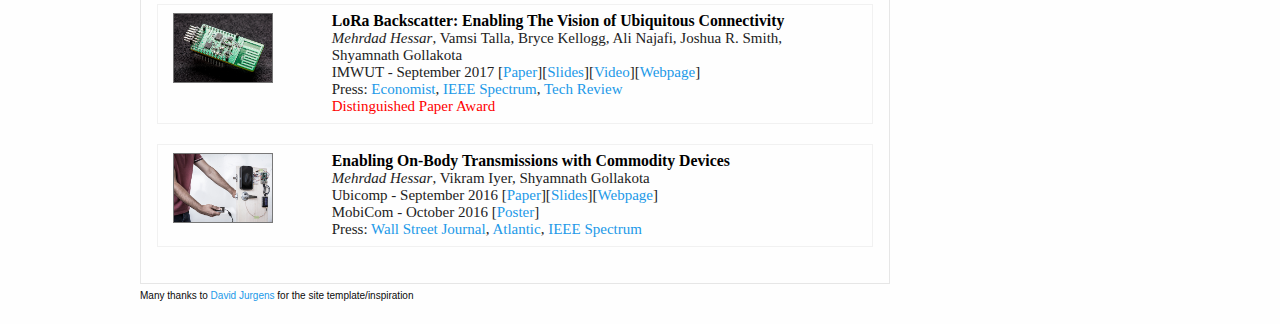
==== commit 9100500a: "rm CV" ====
--- a/index.html
+++ b/index.html
@@ -60,9 +60,6 @@
           <div class="large-8 columns">
             <p style="font-size:16px; font-weight:200; line-height: 24px; margin-top: 0px ">
              I work on low-power wireless networks and embedded devices for Internet of Things applications. I have experience in low-power backscatter communication, signal processing, machine learning and hardware integration. Currently, I am a Ph.D. candidate working with Shyam Gollakota in the Networks and Mobile Systems Lab. I earned my M.Sc. in Electrical Engineering from ECE Department at University of Washington. Before coming to UW, I received my B.Sc in Computer Engineering from Amirkabir University of Technology.<br>
-             <b>
-              I'm currently in the job market. Please find my CV <a target="_new" href="./files/mehrdad_hessar_cv.pdf">here</a>.
-            </b>
             </p>
 <!-- <b><span>I am on the academic job market: <a target="_new" href="">CV</a></span></b> -->
 
@@ -460,16 +457,18 @@
 <!--           <p>
             Seattle WA 98115<br>
           </p> -->
-	<hr>
+<!-- 	<hr>
 	<center><a target="_new" href="./files/mehrdad_hessar_cv.pdf">CV</a></center>
-  <hr>
+  <hr> -->
     <center>
       <a href="https://www.linkedin.com/in/mehrdadh/">
-      <img border="0" alt="LinkedIn" src="./images/linkedin.png" width="50" height="50"></a>
+      <img border="0" alt="LinkedIn" src="./images/linkedin.png" width="40" height="40"></a>
     <a href="https://scholar.google.com/citations?user=hyZHoZoAAAAJ&hl=en&oi=ao">
-      <img border="0" alt="Google Scholar" src="./images/scholar_1.png" width="50" height="50"></a>
+      <img border="0" alt="Google Scholar" src="./images/scholar_1.png" width="40" height="40"></a>
     <a href="https://github.com/mehrdadh">
-      <img border="0" alt="Github" src="./images/github.png" width="50" height="50"></a>
+      <img border="0" alt="Github" src="./images/github.png" width="40" height="40"></a>
+    <a href="https://twitter.com/mehrdadh92">
+      <img border="0" alt="Twitter" src="./images/twitter.png" width="40" height="40"></a>
     </center>
   <hr>
 <!--     <center>
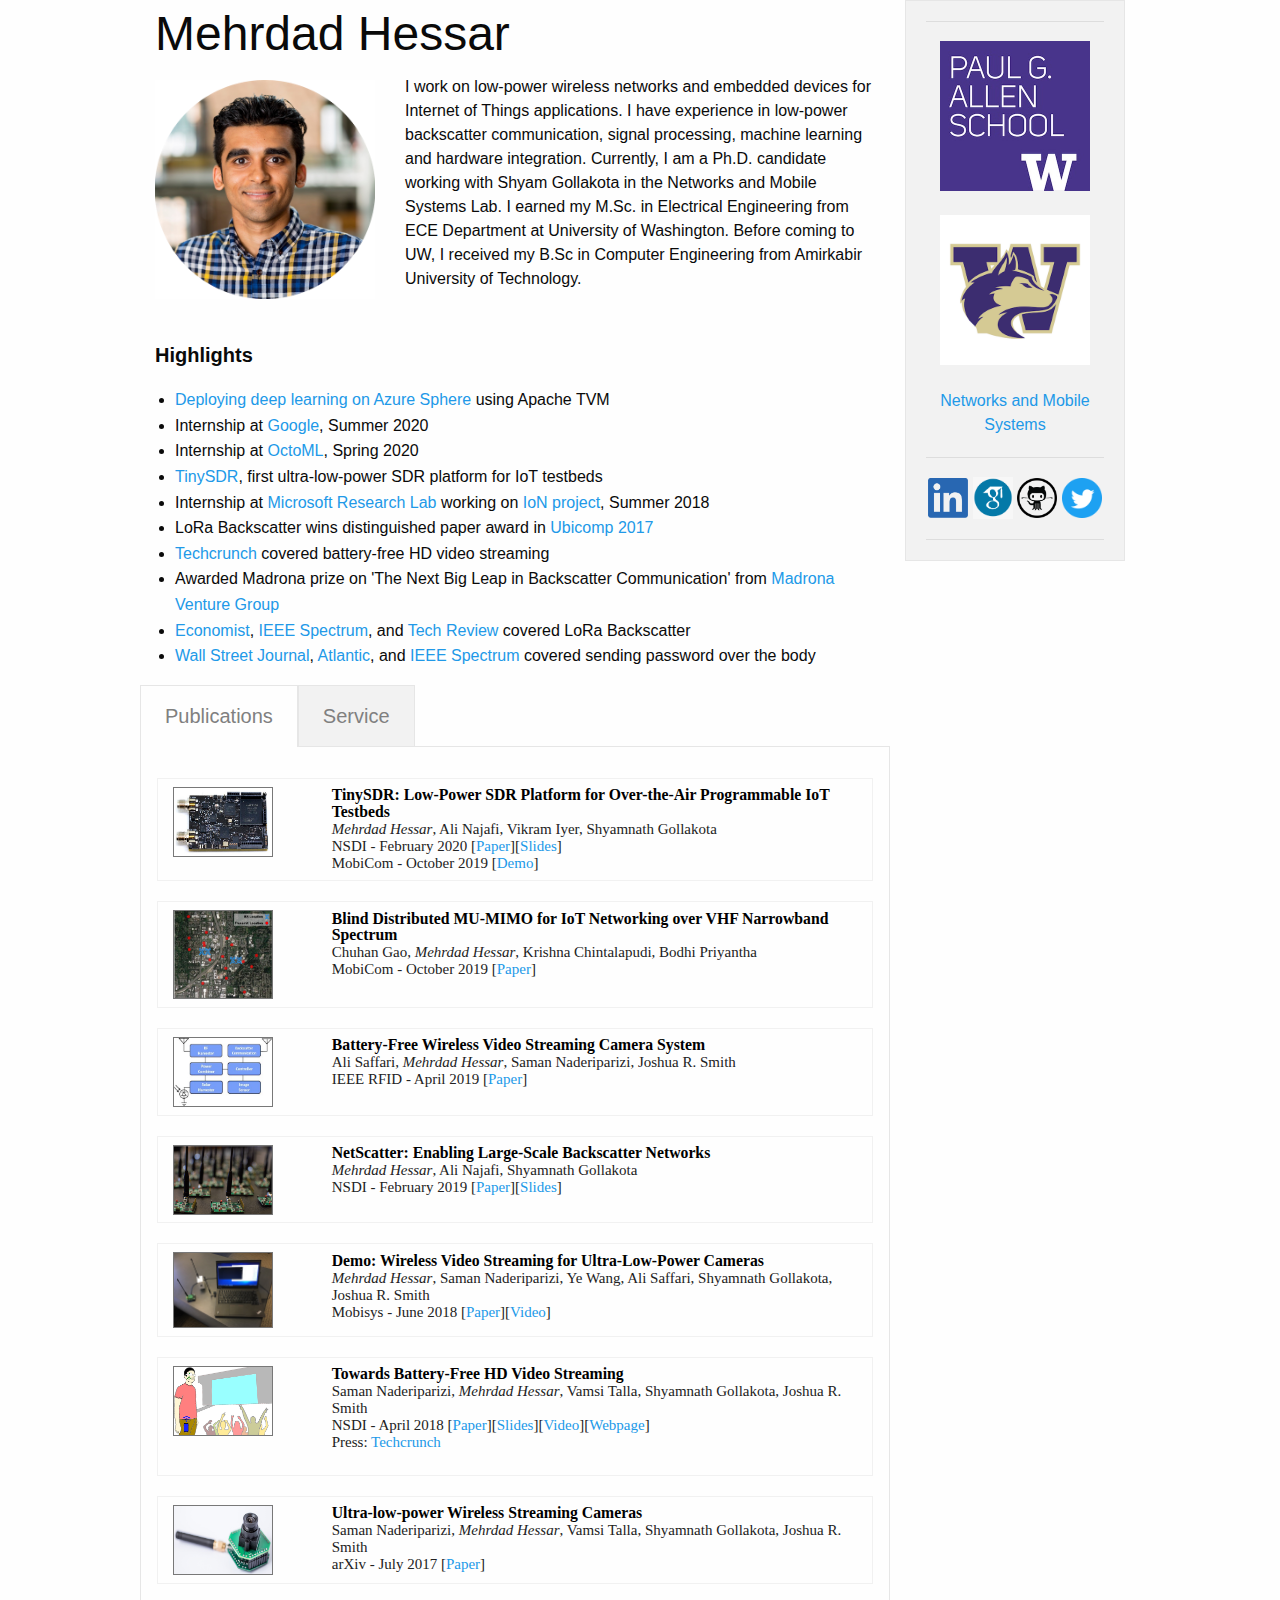
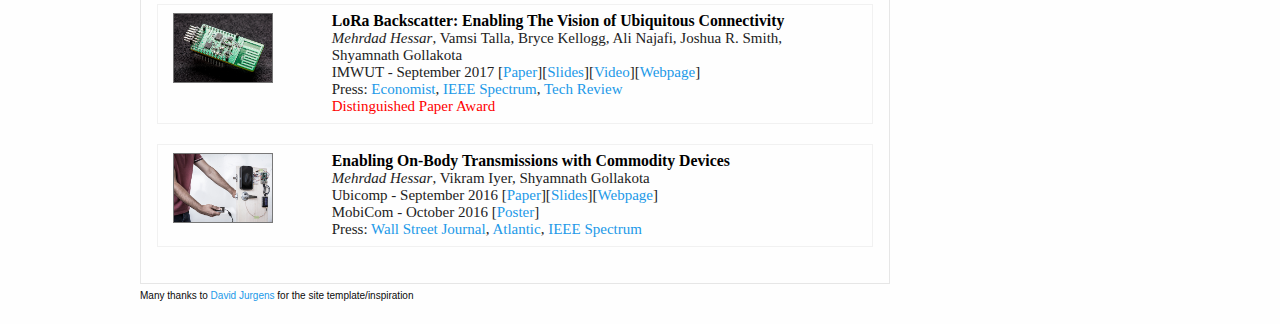
==== commit c796275f: "line" ====
--- a/index.html
+++ b/index.html
@@ -458,8 +458,8 @@
             Seattle WA 98115<br>
           </p> -->
 <!-- 	<hr>
-	<center><a target="_new" href="./files/mehrdad_hessar_cv.pdf">CV</a></center>
-  <hr> -->
+	<center><a target="_new" href="./files/mehrdad_hessar_cv.pdf">CV</a></center> -->
+  <hr>
     <center>
       <a href="https://www.linkedin.com/in/mehrdadh/">
       <img border="0" alt="LinkedIn" src="./images/linkedin.png" width="40" height="40"></a>
